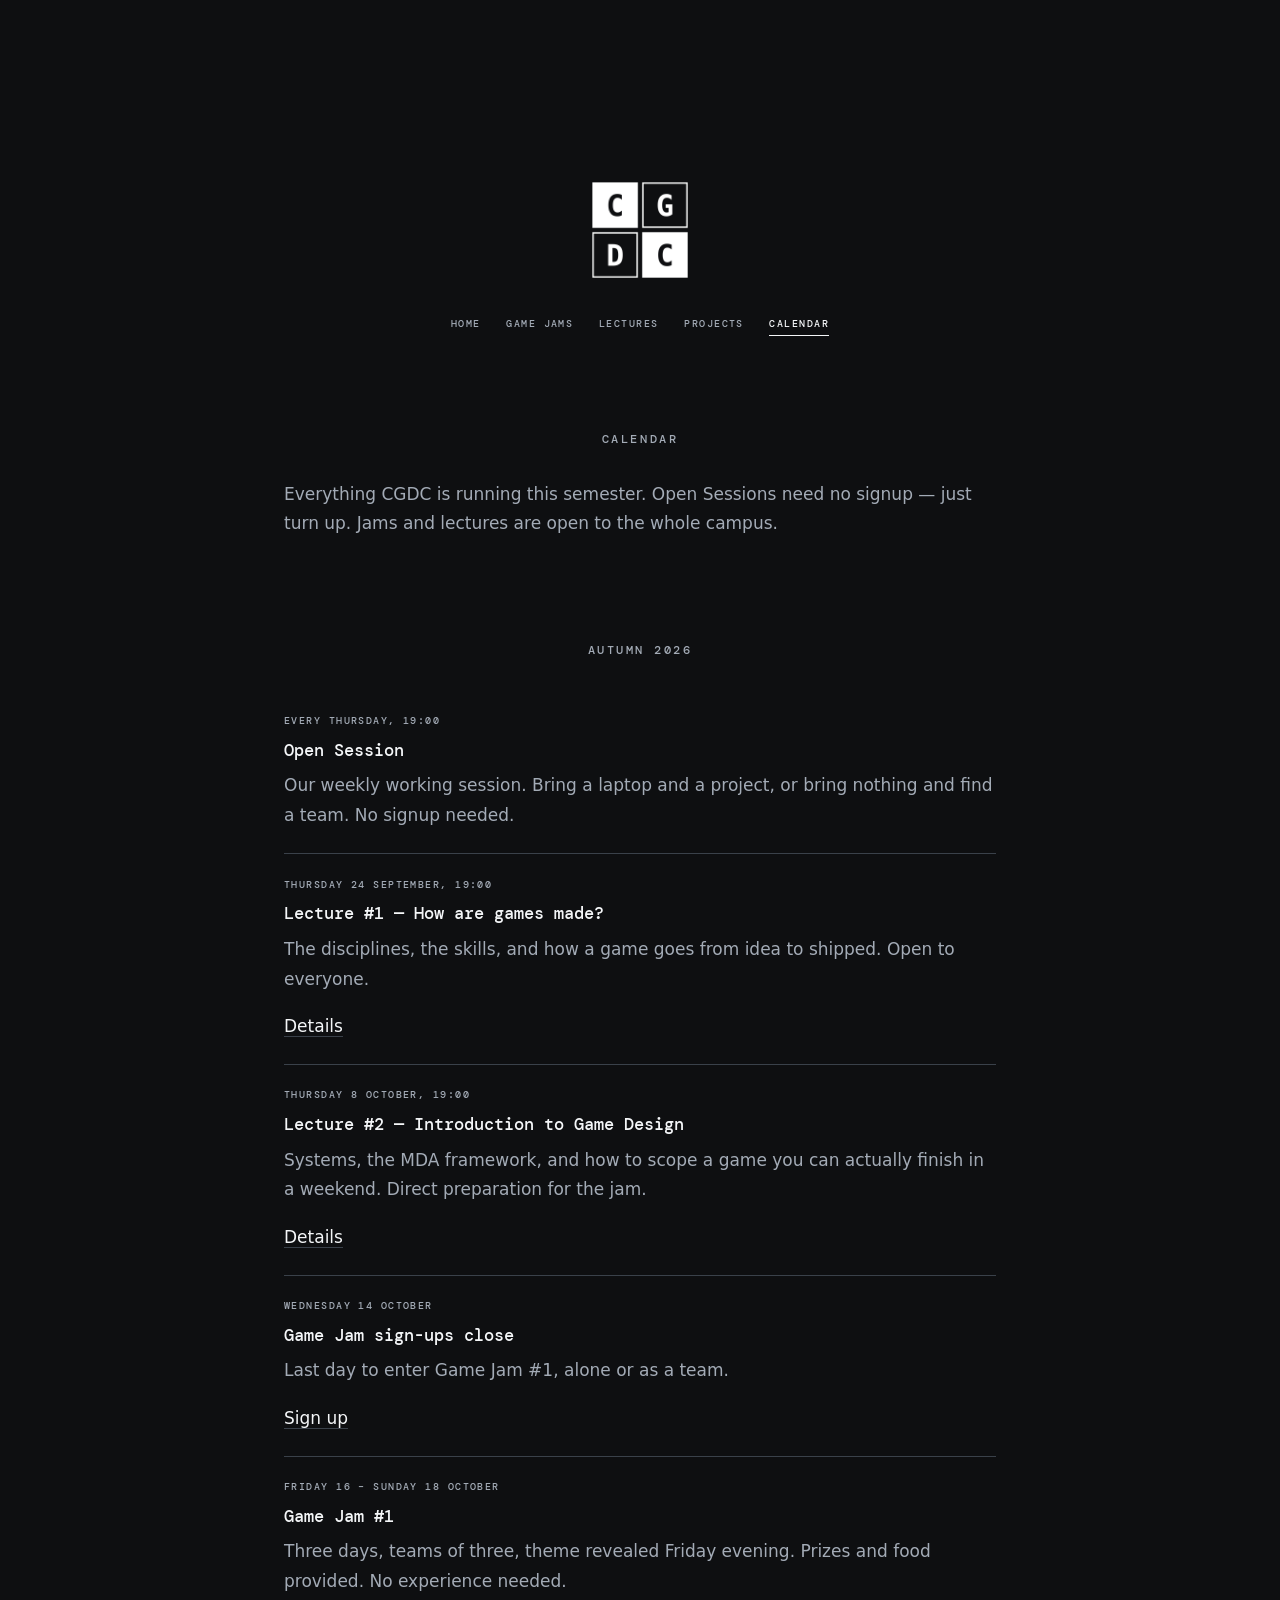
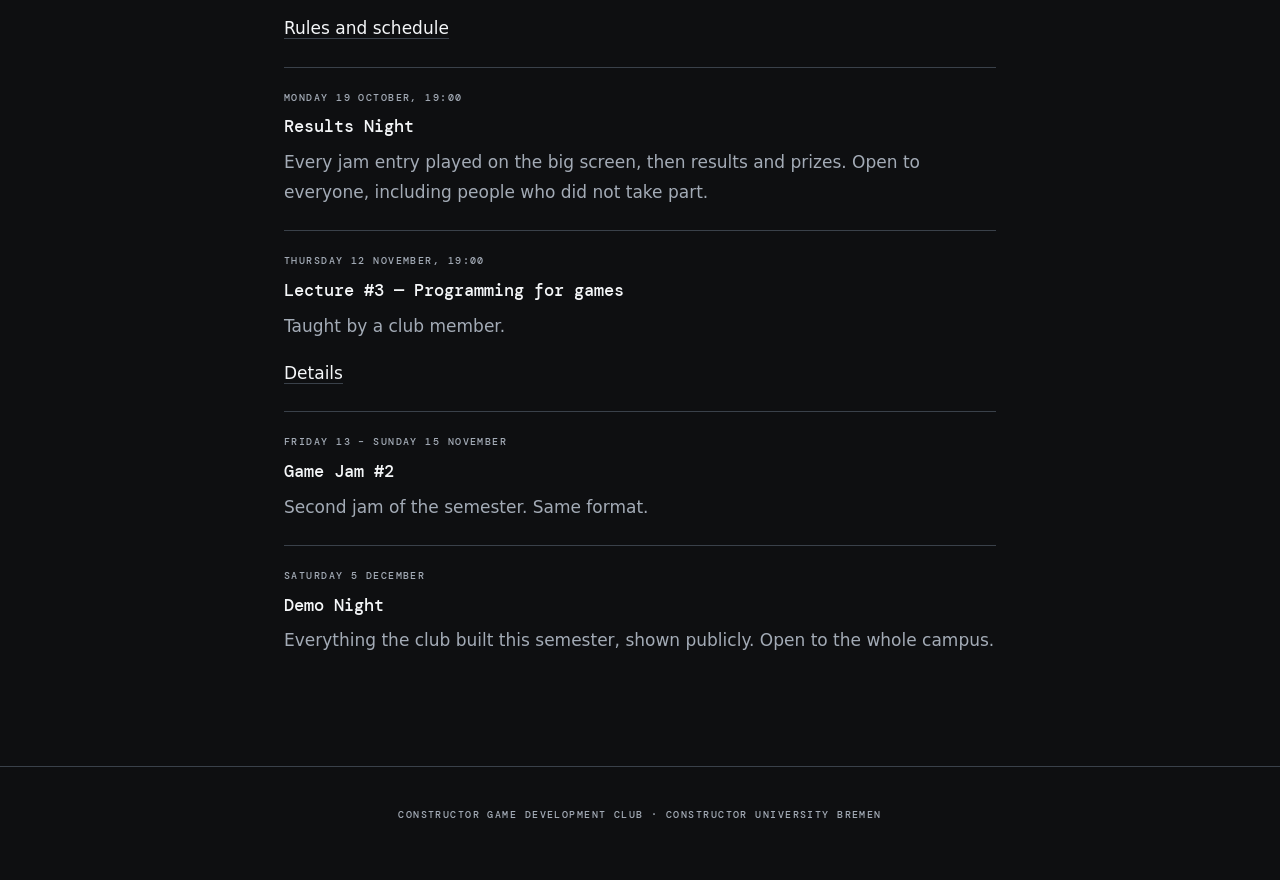
==== calendar.html @ 5862deed "Add Club Website (First Itteration)" ====
<!DOCTYPE html>
<html lang="en">
<head>
  <meta charset="UTF-8" />
  <meta name="viewport" content="width=device-width, initial-scale=1.0" />
  <title>CGDC — Calendar</title>
  <link rel="preconnect" href="https://fonts.googleapis.com" />
  <link rel="preconnect" href="https://fonts.gstatic.com" crossorigin />
  <link href="https://fonts.googleapis.com/css2?family=DM+Mono:wght@300;400;500&display=swap" rel="stylesheet" />
  <link rel="stylesheet" href="style.css" />
</head>
<body>
  <header class="banner">
    <img src="logo.png" alt="CGDC" class="banner-logo" />
  </header>

  <nav>
    <a href="index.html">Home</a>
    <a href="jams.html">Game Jams</a>
    <a href="lectures.html">Lectures</a>
    <a href="projects.html">Projects</a>
    <a href="calendar.html" class="active">Calendar</a>
  </nav>

  <section>
    <h2>Calendar</h2>
    <p>
      Everything CGDC is running this semester. Open Sessions need no signup
      &mdash; just turn up. Jams and lectures are open to the whole campus.
    </p>
  </section>

  <section>
    <h2>Autumn 2026</h2>

    <div class="event">
      <p class="meta">Every Thursday, 19:00</p>
      <h3>Open Session</h3>
      <p>
        Our weekly working session. Bring a laptop and a project, or bring
        nothing and find a team. No signup needed.
      </p>
    </div>

    <div class="event">
      <p class="meta">Thursday 24 September, 19:00</p>
      <h3>Lecture #1 &mdash; How are games made?</h3>
      <p>
        The disciplines, the skills, and how a game goes from idea to shipped.
        Open to everyone.
      </p>
      <p><a href="lectures.html">Details</a></p>
    </div>

    <div class="event">
      <p class="meta">Thursday 8 October, 19:00</p>
      <h3>Lecture #2 &mdash; Introduction to Game Design</h3>
      <p>
        Systems, the MDA framework, and how to scope a game you can actually
        finish in a weekend. Direct preparation for the jam.
      </p>
      <p><a href="lectures.html">Details</a></p>
    </div>

    <div class="event">
      <p class="meta">Wednesday 14 October</p>
      <h3>Game Jam sign-ups close</h3>
      <p>Last day to enter Game Jam #1, alone or as a team.</p>
      <p><a href="[SIGNUP]" target="_blank">Sign up</a></p>
    </div>

    <div class="event">
      <p class="meta">Friday 16 &ndash; Sunday 18 October</p>
      <h3>Game Jam #1</h3>
      <p>
        Three days, teams of three, theme revealed Friday evening. Prizes and
        food provided. No experience needed.
      </p>
      <p><a href="jams.html">Rules and schedule</a></p>
    </div>

    <div class="event">
      <p class="meta">Monday 19 October, 19:00</p>
      <h3>Results Night</h3>
      <p>
        Every jam entry played on the big screen, then results and prizes. Open
        to everyone, including people who did not take part.
      </p>
    </div>

    <div class="event">
      <p class="meta">Thursday 12 November, 19:00</p>
      <h3>Lecture #3 &mdash; Programming for games</h3>
      <p>Taught by a club member.</p>
      <p><a href="lectures.html">Details</a></p>
    </div>

    <div class="event">
      <p class="meta">Friday 13 &ndash; Sunday 15 November</p>
      <h3>Game Jam #2</h3>
      <p>Second jam of the semester. Same format.</p>
    </div>

    <div class="event">
      <p class="meta">Saturday 5 December</p>
      <h3>Demo Night</h3>
      <p>
        Everything the club built this semester, shown publicly. Open to the
        whole campus.
      </p>
    </div>
  </section>
  <footer>
    Constructor Game Development Club &middot; Constructor University Bremen
  </footer>
</body>
</html>
---- style.css ----
* { margin: 0; padding: 0; box-sizing: border-box; }

:root {
  --bg:      #0E0F11;
  --panel:   #16181C;
  --border:  #3A414A;
  --text:    #F4F6F8;
  --muted:   #A3ABB6;
  --col:     760px;   /* the single centred column everything lives in */
}

body {
  background: var(--bg);
  color: var(--text);
  font-family: system-ui, -apple-system, "Segoe UI", Roboto, sans-serif;
  font-size: 17px;
  font-weight: 450;
  line-height: 1.75;
  -webkit-font-smoothing: antialiased;
}

::selection { background: var(--text); color: var(--bg); }

/* ── BANNER + LOGO ─────────────────────────────────────────────── */
.banner {
  position: relative;
  height: 230px;
  background-image: url("img/banner.png");
  background-size: cover;
  background-position: center;
  margin-bottom: 85px;          /* room for the logo hanging below */
}

.banner-logo {
  position: absolute;
  left: 50%;
  bottom: -65px;
  transform: translateX(-50%);
  width: 130px;
  height: 130px;
  border: 4px solid var(--bg);
  background: var(--bg);
}

/* ── NAV ───────────────────────────────────────────────────────── */
nav {
  display: flex;
  justify-content: center;
  flex-wrap: wrap;
  gap: 1.6rem;
  padding: 0 1.5rem 3rem;
}

nav a {
  font-family: 'DM Mono', monospace;
  font-size: 0.65rem;
  letter-spacing: 0.14em;
  text-transform: uppercase;
  text-decoration: none;
  color: var(--muted);
  transition: color 0.2s;
}

nav a:hover { color: var(--text); }
nav a.active { color: var(--text); border-bottom: 1px solid var(--text); padding-bottom: 2px; }

/* ── THE COLUMN ────────────────────────────────────────────────── */
section {
  max-width: var(--col);
  margin: 0 auto;
  padding: 0 1.5rem 3.5rem;
}

/* ── PILL SECTION HEADERS ──────────────────────────────────────── */
h1, h2 {
  font-family: 'DM Mono', monospace;
  font-weight: 500;
  text-align: center;
  line-height: 1.35;
  margin-bottom: 2rem;
}

h1 { font-size: clamp(1.4rem, 3.2vw, 2rem); letter-spacing: -0.01em; }

h2 {
  font-size: 0.72rem;
  letter-spacing: 0.22em;
  text-transform: uppercase;
  color: var(--muted);
  margin-top: 3rem;
}

h3 {
  font-family: 'DM Mono', monospace;
  font-size: 1.05rem;
  font-weight: 500;
  margin-bottom: 0.4rem;
}

p { color: var(--muted); margin-bottom: 1.1rem; }
p:last-child { margin-bottom: 0; }

/* ── PILL BUTTONS ──────────────────────────────────────────────── */
.actions {
  display: flex;
  justify-content: center;
  flex-wrap: wrap;
  gap: 2.2rem;
  margin: 2.5rem 0 1rem;
}

.btn {
  display: inline-block;
  font-family: 'DM Mono', monospace;
  font-size: 0.72rem;
  letter-spacing: 0.18em;
  text-transform: uppercase;
  color: var(--muted);
  text-decoration: none;
  padding-bottom: 4px;
  border-bottom: 1px solid var(--border);
  transition: color 0.2s, border-color 0.2s;
}

.btn:hover { color: var(--text); border-color: var(--text); }
.btn-primary { color: var(--text); border-color: var(--text); }

/* ── CONTENT BLOCKS ────────────────────────────────────────────── */
.event, .lecture, .project, .jam, .rule {
  padding: 1.4rem 0;
  border-bottom: 1px solid var(--border);
}
.event:last-child, .lecture:last-child, .project:last-child,
.jam:last-child, .rule:last-child { border-bottom: 0; }

.meta {
  font-family: 'DM Mono', monospace;
  font-size: 0.6rem;
  letter-spacing: 0.15em;
  text-transform: uppercase;
  color: var(--muted);
  margin-bottom: 0.35rem;
}

/* ── COUNTDOWN ─────────────────────────────────────────────────── */
.countdown {
  display: flex;
  justify-content: center;
  flex-wrap: wrap;
  gap: 2.5rem;
  margin: 2rem 0 1.5rem;
  font-family: 'DM Mono', monospace;
  text-align: center;
}

.countdown .num {
  display: block;
  font-size: clamp(2.2rem, 6vw, 3.4rem);
  font-weight: 500;
  line-height: 1;
}

.countdown .lbl {
  font-size: 0.58rem;
  color: var(--muted);
  letter-spacing: 0.18em;
  text-transform: uppercase;
}

/* ── LINKS, TABLES, LISTS ──────────────────────────────────────── */
section a:not(.btn) {
  color: var(--text);
  text-decoration: none;
  border-bottom: 1px solid var(--border);
  transition: border-color 0.2s;
}
section a:not(.btn):hover { border-color: var(--text); }

table { width: 100%; border-collapse: collapse; margin: 1.5rem 0; }
th, td { text-align: left; padding: 0.7rem 1rem 0.7rem 0; border-bottom: 1px solid var(--border); }
th {
  font-family: 'DM Mono', monospace;
  font-size: 0.6rem;
  letter-spacing: 0.15em;
  text-transform: uppercase;
  color: var(--muted);
  font-weight: 400;
}
td { color: var(--muted); }

section ul { padding-left: 1.2rem; margin-bottom: 1.1rem; }
section li { color: var(--muted); margin-bottom: 0.4rem; }

/* ── FOOTER ────────────────────────────────────────────────────── */
footer {
  border-top: 1px solid var(--border);
  margin-top: 2rem;
  padding: 2.5rem 1.5rem 3.5rem;
  text-align: center;
  font-family: 'DM Mono', monospace;
  font-size: 0.6rem;
  letter-spacing: 0.15em;
  text-transform: uppercase;
  color: var(--muted);
}

/* ── SMALL SCREENS ─────────────────────────────────────────────── */
@media (max-width: 640px) {
  .banner { height: 150px; margin-bottom: 70px; }
  .banner-logo { width: 96px; height: 96px; bottom: -48px; }
  nav { gap: 1.1rem; padding-bottom: 2.5rem; }
  h1, h2 { padding: 0.8rem 1.2rem; }
  .countdown { gap: 1.6rem; }
}
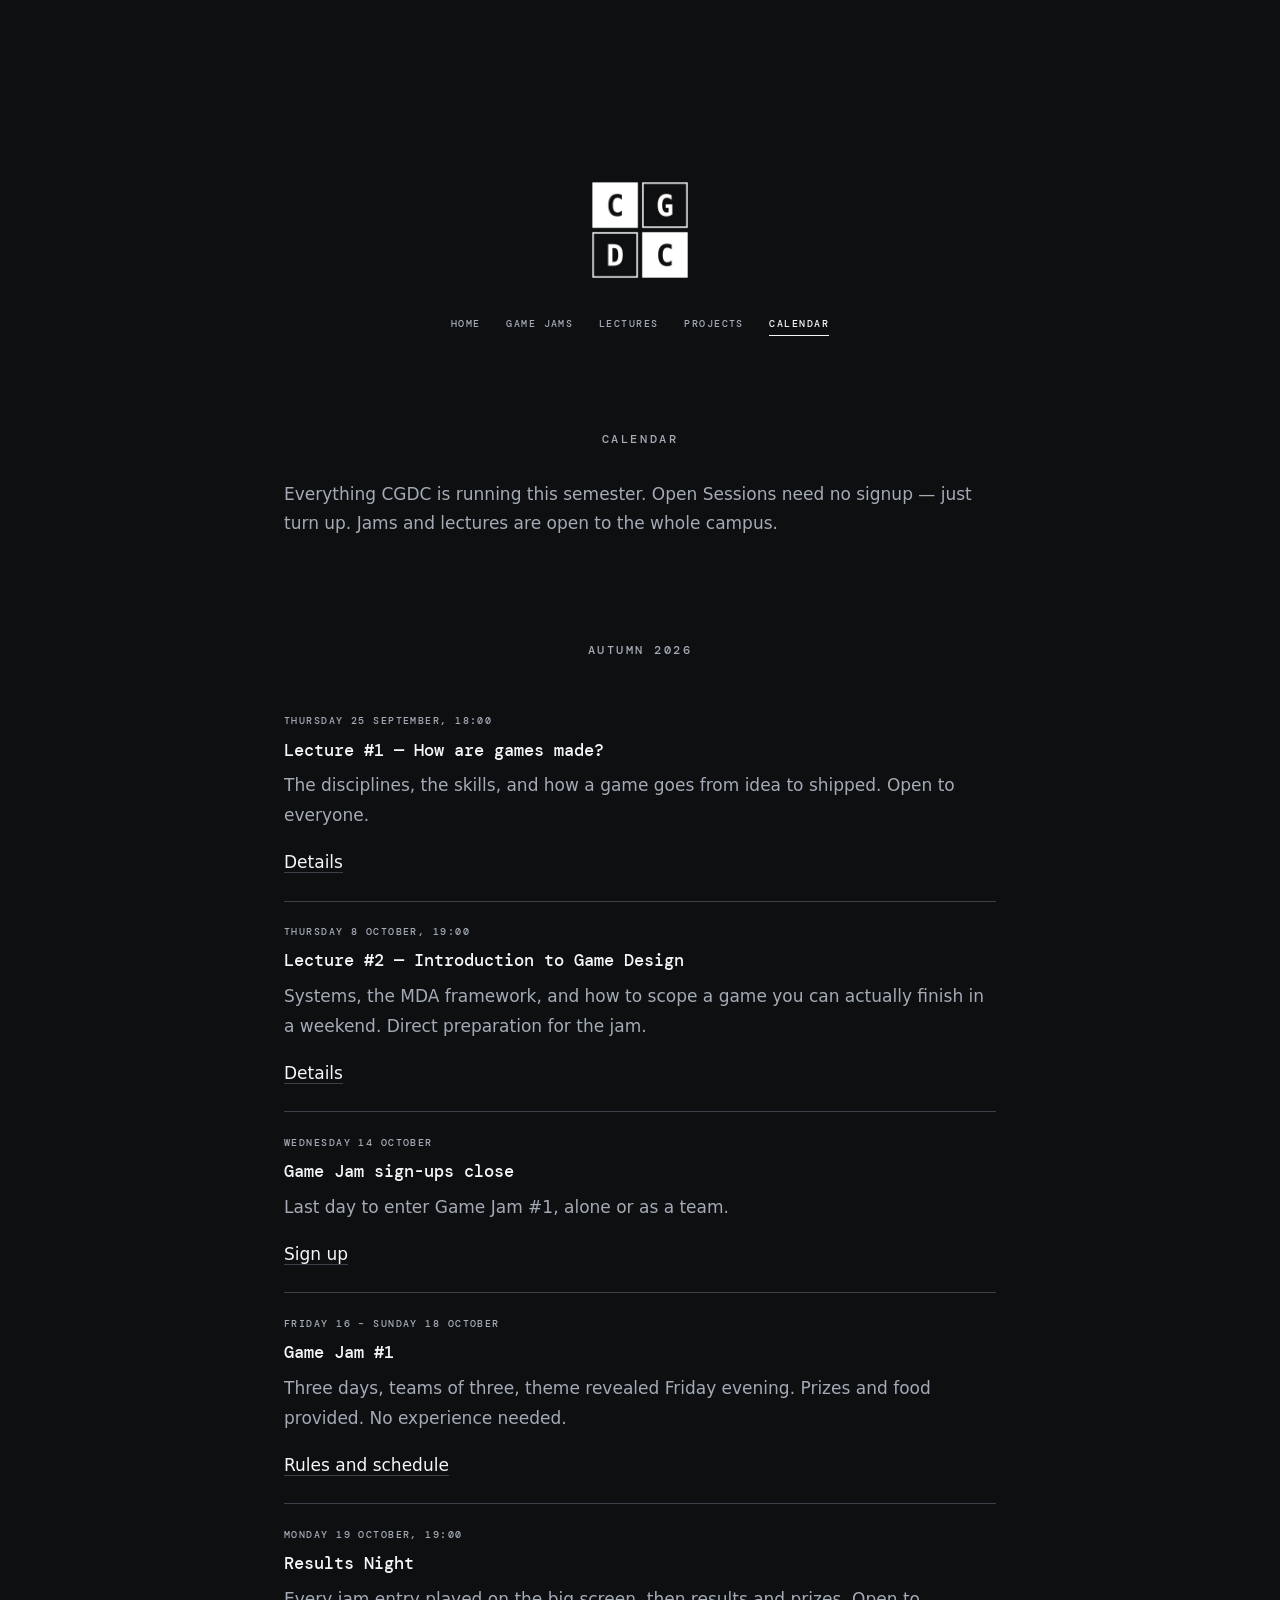
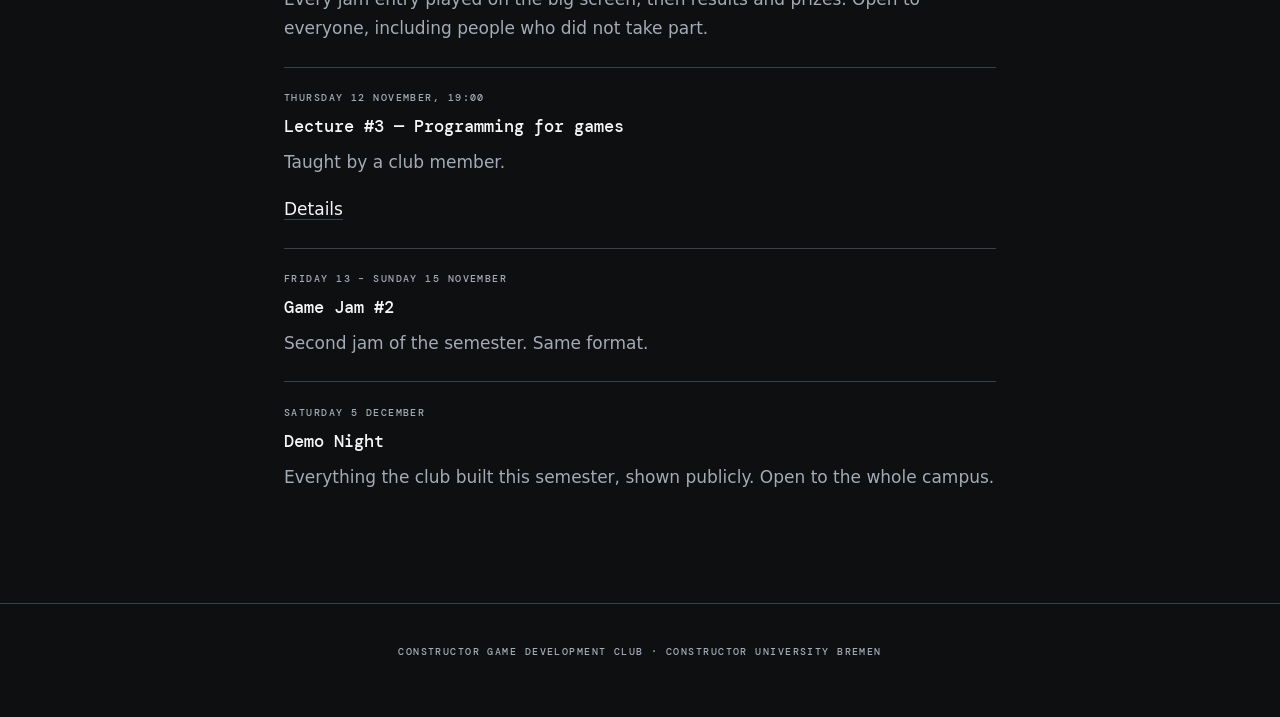
==== commit 5c6fc187: "main page lecture (#)" ====
--- a/calendar.html
+++ b/calendar.html
@@ -33,17 +33,17 @@
   <section>
     <h2>Autumn 2026</h2>
 
-    <div class="event">
+    <!-- <div class="event">
       <p class="meta">Every Thursday, 19:00</p>
       <h3>Open Session</h3>
       <p>
         Our weekly working session. Bring a laptop and a project, or bring
         nothing and find a team. No signup needed.
       </p>
-    </div>
+    </div> -->
 
     <div class="event">
-      <p class="meta">Thursday 24 September, 19:00</p>
+      <p class="meta">Thursday 25 September, 18:00</p>
       <h3>Lecture #1 &mdash; How are games made?</h3>
       <p>
         The disciplines, the skills, and how a game goes from idea to shipped.
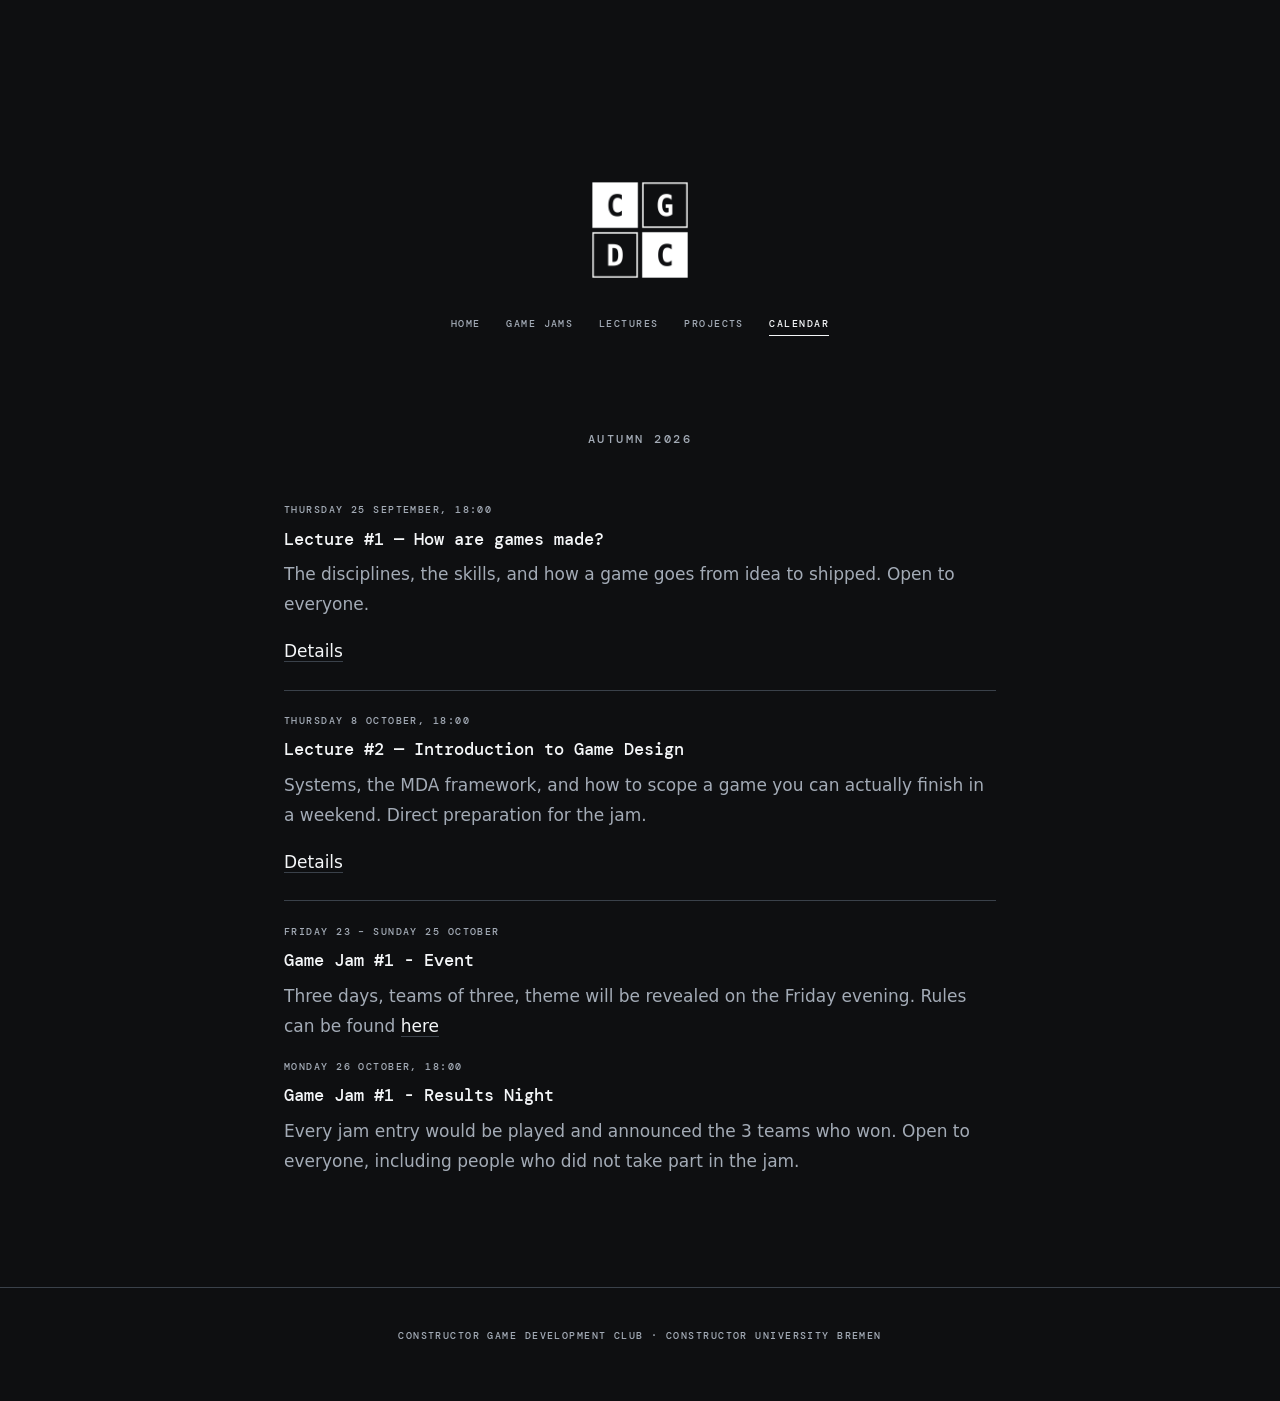
==== commit 7f590da3: "remake" ====
--- a/calendar.html
+++ b/calendar.html
@@ -22,13 +22,13 @@
     <a href="calendar.html" class="active">Calendar</a>
   </nav>
 
-  <section>
+  <!-- <section>
     <h2>Calendar</h2>
     <p>
       Everything CGDC is running this semester. Open Sessions need no signup
       &mdash; just turn up. Jams and lectures are open to the whole campus.
     </p>
-  </section>
+  </section> -->
 
   <section>
     <h2>Autumn 2026</h2>
@@ -53,7 +53,7 @@
     </div>
 
     <div class="event">
-      <p class="meta">Thursday 8 October, 19:00</p>
+      <p class="meta">Thursday 8 October, 18:00</p>
       <h3>Lecture #2 &mdash; Introduction to Game Design</h3>
       <p>
         Systems, the MDA framework, and how to scope a game you can actually
@@ -62,53 +62,54 @@
       <p><a href="lectures.html">Details</a></p>
     </div>
 
+    
+
     <div class="event">
-      <p class="meta">Wednesday 14 October</p>
-      <h3>Game Jam sign-ups close</h3>
-      <p>Last day to enter Game Jam #1, alone or as a team.</p>
-      <p><a href="[SIGNUP]" target="_blank">Sign up</a></p>
+      <p class="meta">Friday 23 &ndash; Sunday 25 October</p>
+      <h3>Game Jam #1 - Event</h3>
+      
+      <p>
+        Three days, teams of three, theme will be revealed on the Friday evening. 
+        Rules can be found <a href="jams.html">here</a>
+      </p>
+      
+  </p>
+      <p class="meta">Monday 26 October, 18:00</p>
+      <h3>Game Jam #1 - Results Night</h3>
+
+
+
+      <p>
+        Every jam entry would be played and announced the 3 teams who won. Open
+        to everyone, including people who did not take part in the jam.
+      </p>
+
     </div>
 
-    <div class="event">
-      <p class="meta">Friday 16 &ndash; Sunday 18 October</p>
-      <h3>Game Jam #1</h3>
-      <p>
-        Three days, teams of three, theme revealed Friday evening. Prizes and
-        food provided. No experience needed.
-      </p>
-      <p><a href="jams.html">Rules and schedule</a></p>
-    </div>
+    
 
-    <div class="event">
-      <p class="meta">Monday 19 October, 19:00</p>
-      <h3>Results Night</h3>
-      <p>
-        Every jam entry played on the big screen, then results and prizes. Open
-        to everyone, including people who did not take part.
-      </p>
-    </div>
-
-    <div class="event">
+    <!-- <div class="event">
       <p class="meta">Thursday 12 November, 19:00</p>
       <h3>Lecture #3 &mdash; Programming for games</h3>
       <p>Taught by a club member.</p>
       <p><a href="lectures.html">Details</a></p>
-    </div>
-
+    </div> -->
+<!-- 
     <div class="event">
       <p class="meta">Friday 13 &ndash; Sunday 15 November</p>
       <h3>Game Jam #2</h3>
       <p>Second jam of the semester. Same format.</p>
-    </div>
+    </div> -->
 
-    <div class="event">
+    <!-- <div class="event">
       <p class="meta">Saturday 5 December</p>
       <h3>Demo Night</h3>
       <p>
         Everything the club built this semester, shown publicly. Open to the
         whole campus.
       </p>
-    </div>
+    </div> -->
+
   </section>
   <footer>
     Constructor Game Development Club &middot; Constructor University Bremen
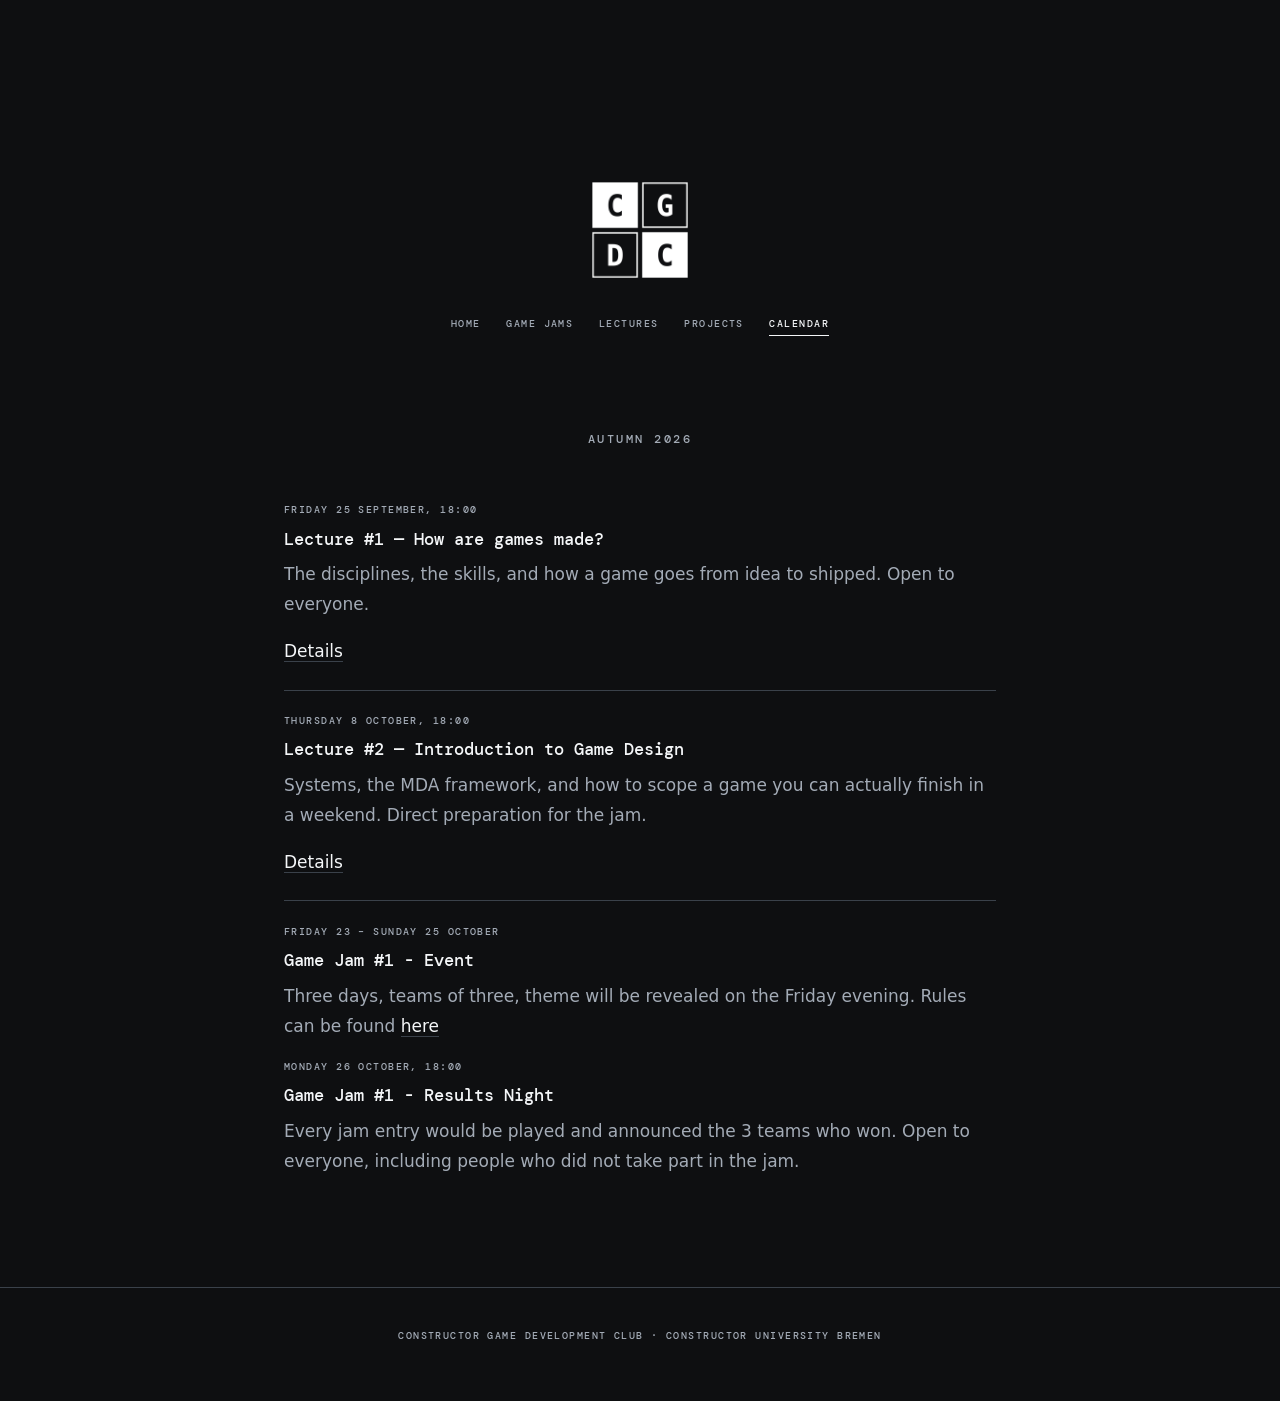
==== commit 3b136a8c: "fixed discord links" ====
--- a/calendar.html
+++ b/calendar.html
@@ -43,7 +43,7 @@
     </div> -->
 
     <div class="event">
-      <p class="meta">Thursday 25 September, 18:00</p>
+      <p class="meta">Friday 25 September, 18:00</p>
       <h3>Lecture #1 &mdash; How are games made?</h3>
       <p>
         The disciplines, the skills, and how a game goes from idea to shipped.
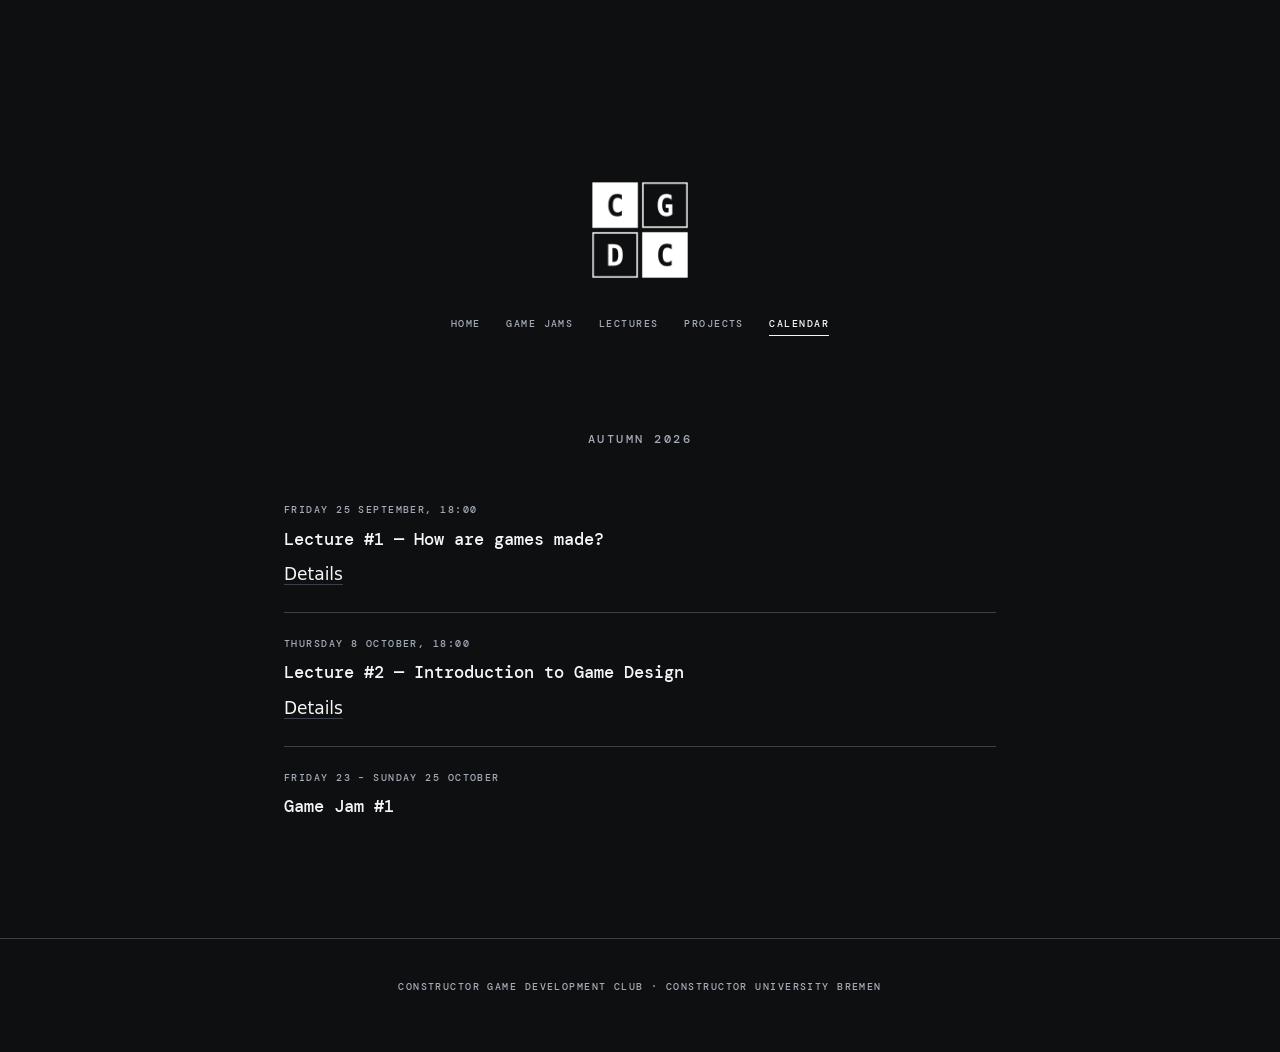
==== commit 2c42df15: "small fixes" ====
--- a/calendar.html
+++ b/calendar.html
@@ -45,20 +45,14 @@
     <div class="event">
       <p class="meta">Friday 25 September, 18:00</p>
       <h3>Lecture #1 &mdash; How are games made?</h3>
-      <p>
-        The disciplines, the skills, and how a game goes from idea to shipped.
-        Open to everyone.
-      </p>
+    
       <p><a href="lectures.html">Details</a></p>
     </div>
 
     <div class="event">
       <p class="meta">Thursday 8 October, 18:00</p>
       <h3>Lecture #2 &mdash; Introduction to Game Design</h3>
-      <p>
-        Systems, the MDA framework, and how to scope a game you can actually
-        finish in a weekend. Direct preparation for the jam.
-      </p>
+      
       <p><a href="lectures.html">Details</a></p>
     </div>
 
@@ -66,23 +60,7 @@
 
     <div class="event">
       <p class="meta">Friday 23 &ndash; Sunday 25 October</p>
-      <h3>Game Jam #1 - Event</h3>
-      
-      <p>
-        Three days, teams of three, theme will be revealed on the Friday evening. 
-        Rules can be found <a href="jams.html">here</a>
-      </p>
-      
-  </p>
-      <p class="meta">Monday 26 October, 18:00</p>
-      <h3>Game Jam #1 - Results Night</h3>
-
-
-
-      <p>
-        Every jam entry would be played and announced the 3 teams who won. Open
-        to everyone, including people who did not take part in the jam.
-      </p>
+      <h3>Game Jam #1 </h3>
 
     </div>
 
